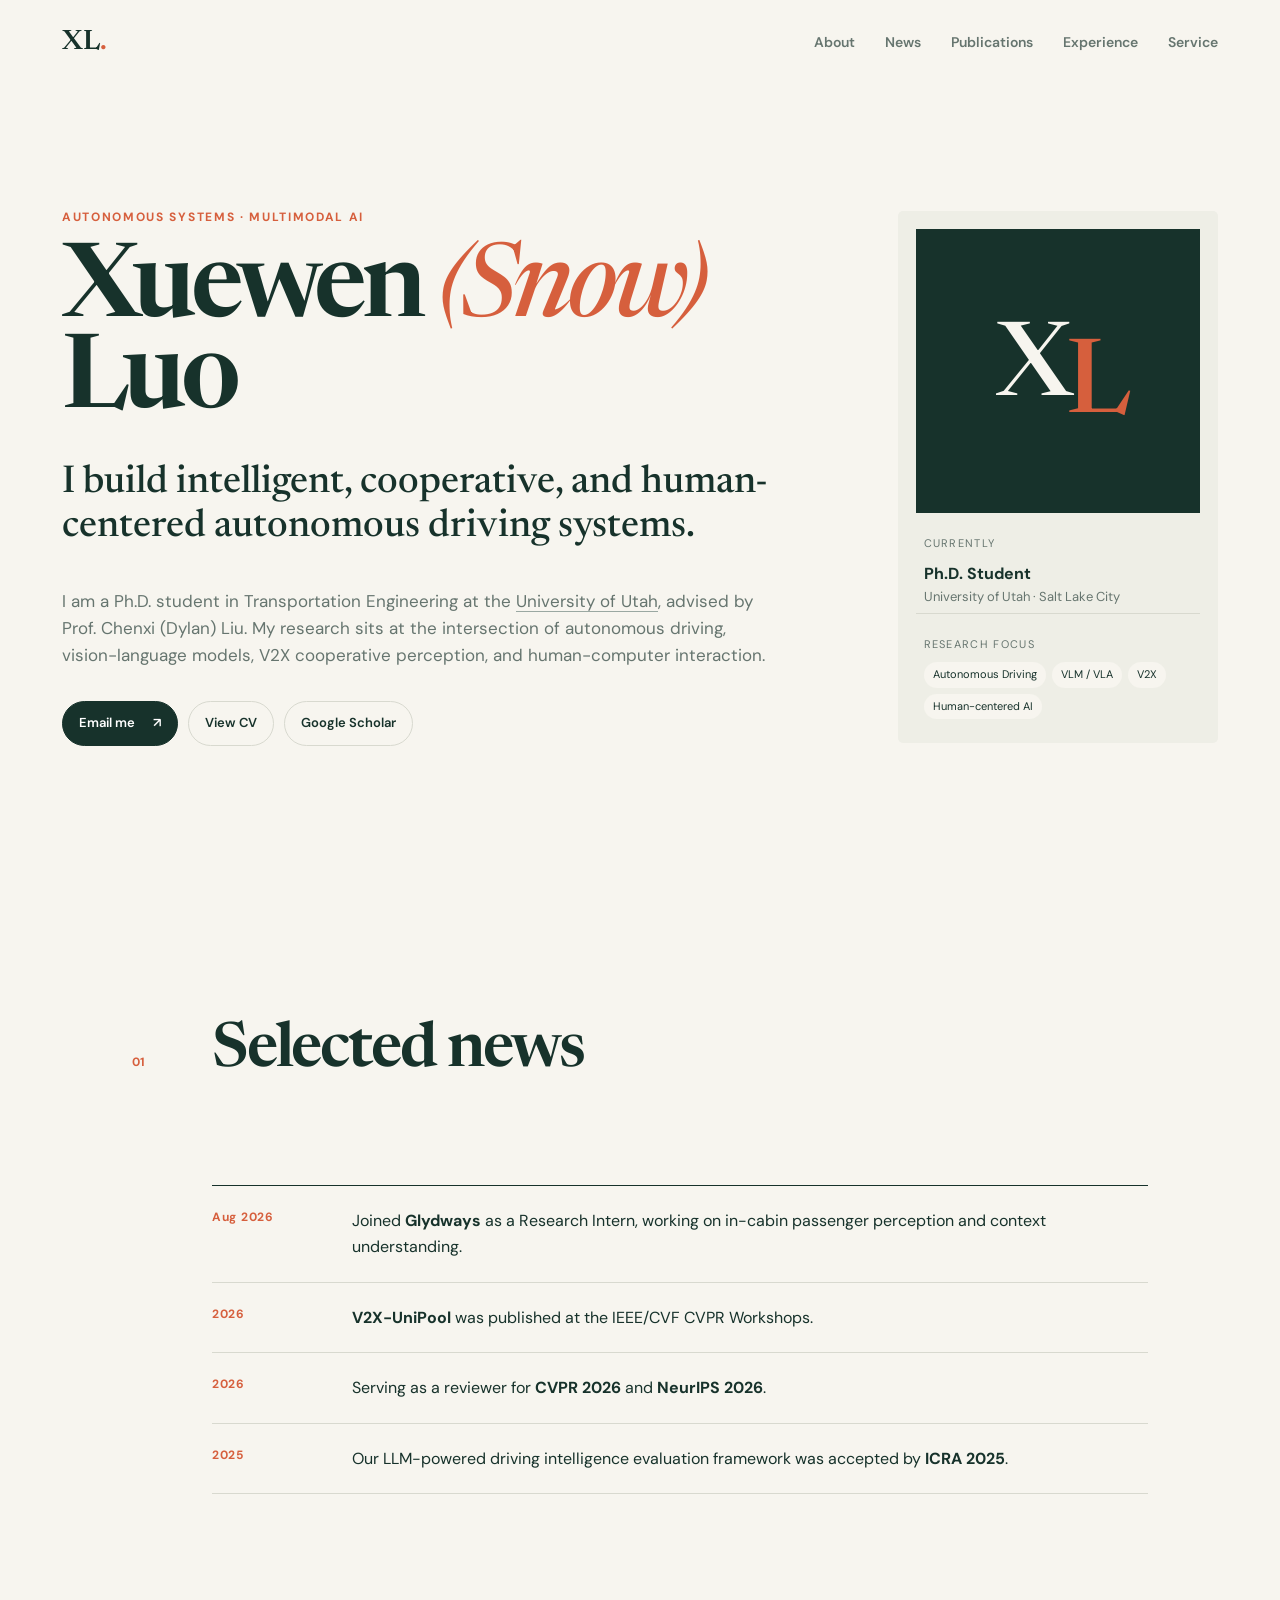
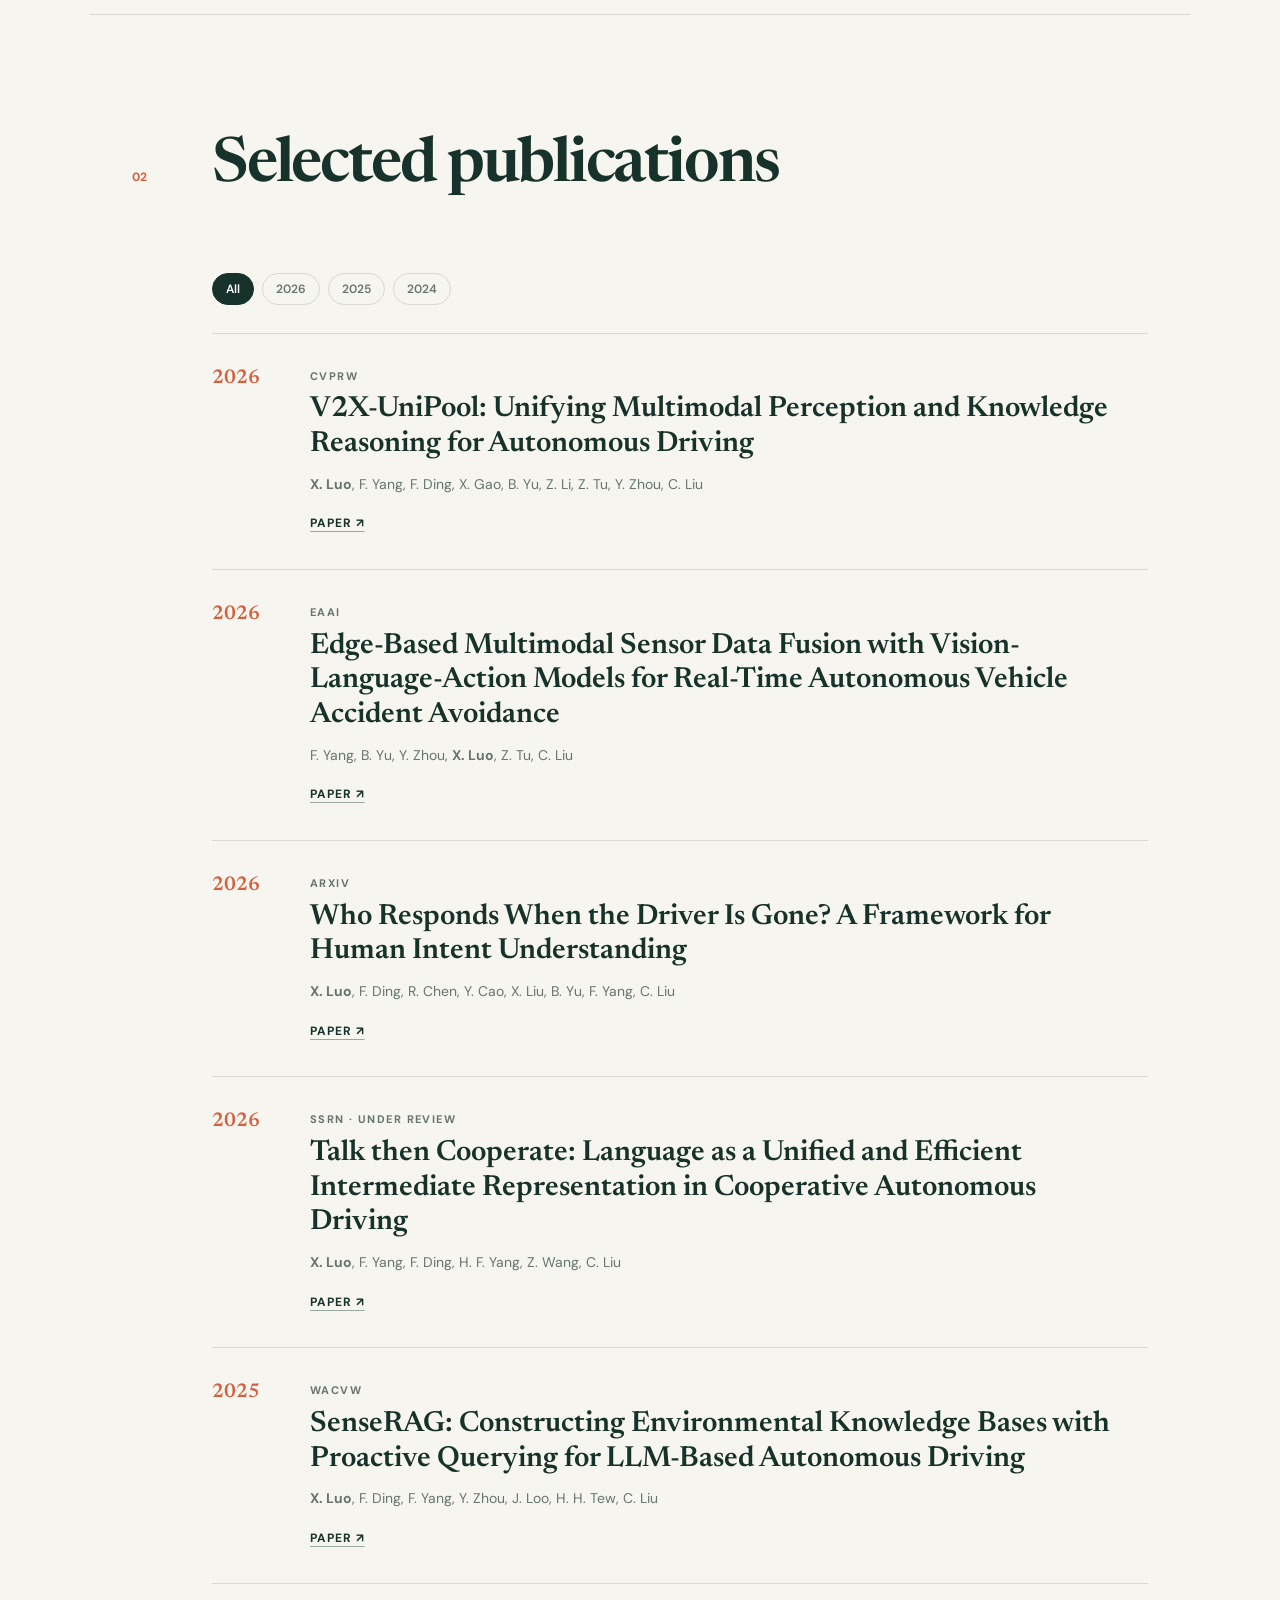
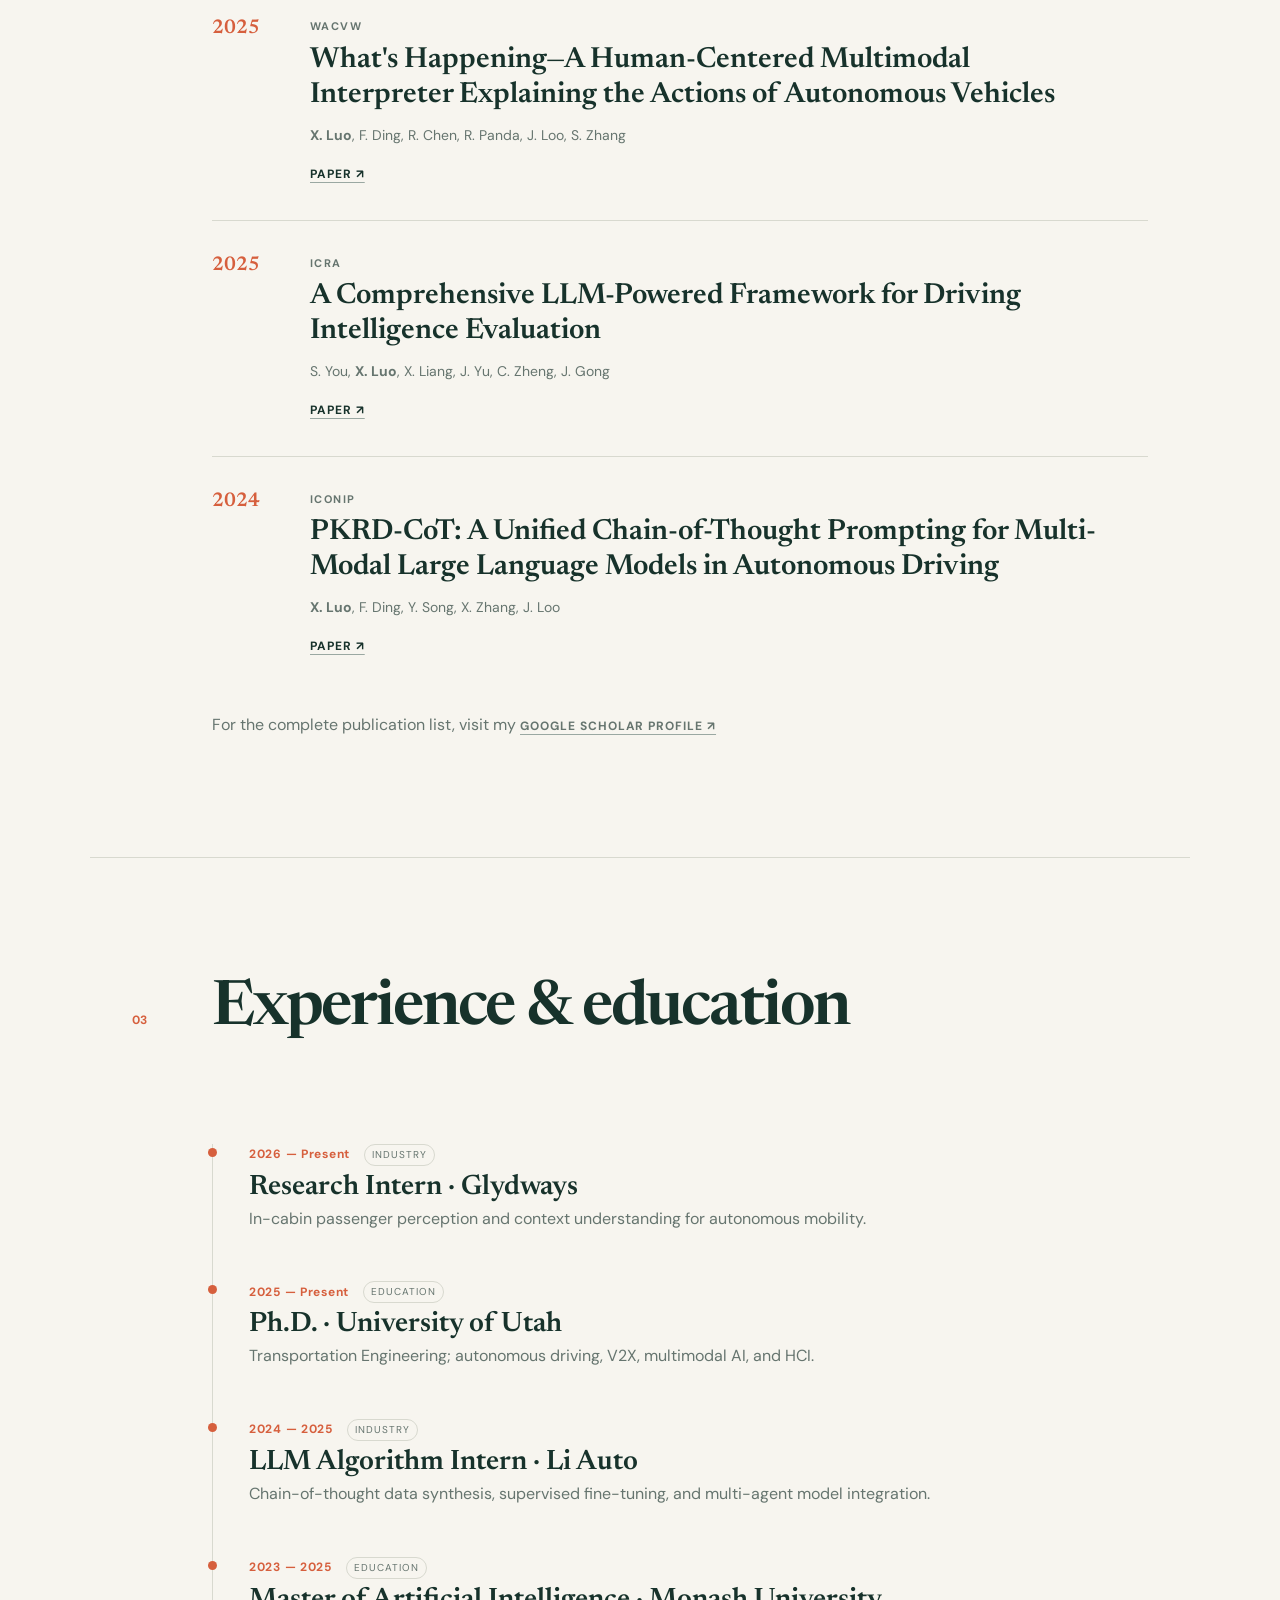
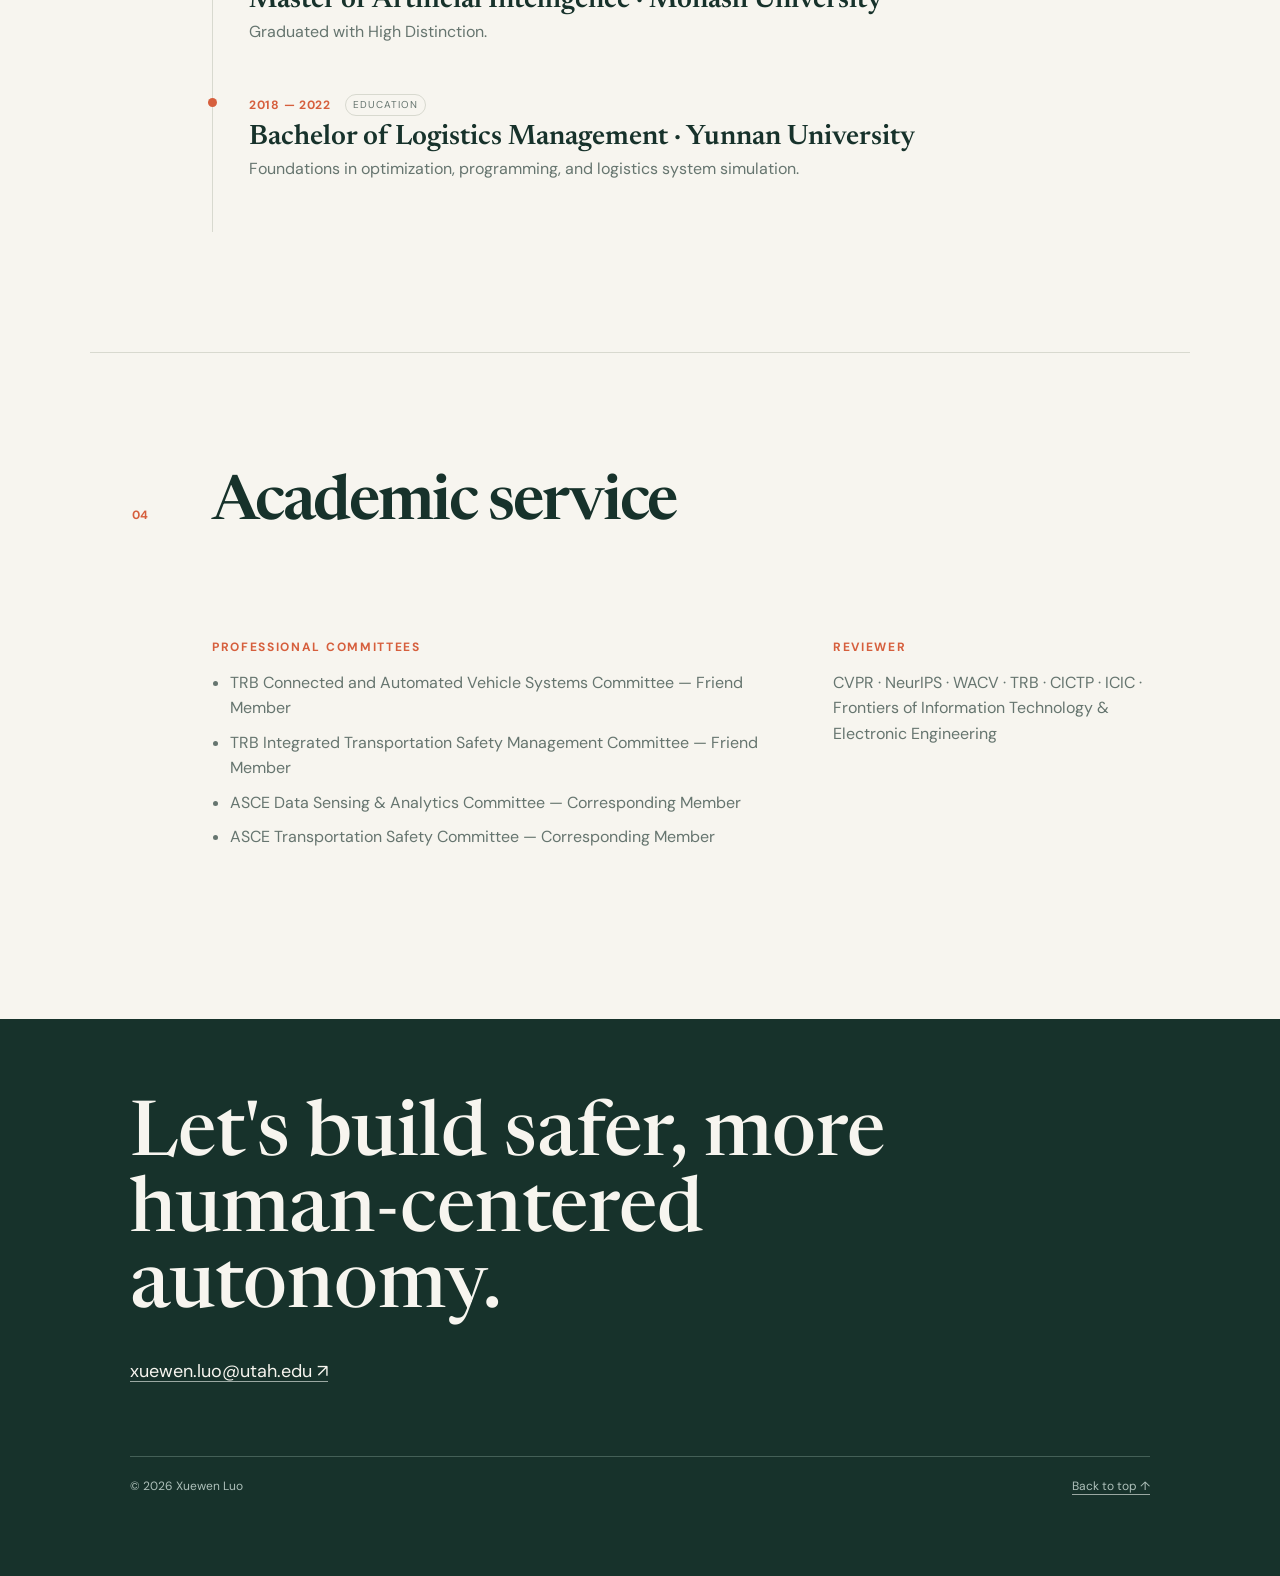
==== index.html @ 76bcd408 "Add files via upload" ====
<!doctype html>
<html lang="en">
<head>
  <meta charset="utf-8">
  <meta name="viewport" content="width=device-width,initial-scale=1">
  <meta name="description" content="Xuewen (Snow) Luo — Ph.D. researcher in autonomous driving, multimodal AI, V2X, and human-centered mobility.">
  <meta name="theme-color" content="#f7f5ef">
  <title>Xuewen (Snow) Luo</title>
  <link rel="preconnect" href="https://fonts.googleapis.com">
  <link rel="preconnect" href="https://fonts.gstatic.com" crossorigin>
  <link href="https://fonts.googleapis.com/css2?family=DM+Sans:wght@400;500;600;700&family=Newsreader:opsz,wght@6..72,500;6..72,600&display=swap" rel="stylesheet">
  <link rel="stylesheet" href="assets/style.css">
</head>
<body>
  <div class="progress" aria-hidden="true"></div>
  <header class="site-header">
    <a class="wordmark" href="#top" aria-label="Back to top">XL<span>.</span></a>
    <button class="menu" aria-label="Open navigation" aria-expanded="false"><span></span><span></span></button>
    <nav aria-label="Primary navigation">
      <a href="#about">About</a><a href="#news">News</a><a href="#publications">Publications</a><a href="#experience">Experience</a><a href="#service">Service</a>
    </nav>
  </header>

  <main id="top">
    <section class="hero" id="about">
      <div class="hero-copy reveal">
        <p class="eyebrow">Autonomous systems · Multimodal AI</p>
        <h1>Xuewen <em>(Snow)</em> Luo</h1>
        <p class="lede">I build intelligent, cooperative, and human-centered autonomous driving systems.</p>
        <p class="bio">I am a Ph.D. student in Transportation Engineering at the <a href="https://www.utah.edu/" target="_blank" rel="noreferrer">University of Utah</a>, advised by Prof. Chenxi (Dylan) Liu. My research sits at the intersection of autonomous driving, vision-language models, V2X cooperative perception, and human-computer interaction.</p>
        <div class="actions">
          <a class="button primary" href="mailto:xuewen.luo@utah.edu">Email me <span>↗</span></a>
          <a class="button" href="assets/Xuewen_Luo_CV.pdf" target="_blank">View CV</a>
          <a class="button" href="https://scholar.google.com/citations?user=QzVrwt4AAAAJ&hl=en" target="_blank" rel="noreferrer">Google Scholar</a>
        </div>
      </div>
      <aside class="profile-card reveal">
        <div class="monogram" aria-label="Xuewen Luo monogram"><span>X</span><span>L</span></div>
        <div class="profile-meta">
          <p>Currently</p><strong>Ph.D. Student</strong><span>University of Utah · Salt Lake City</span>
        </div>
        <div class="focus">
          <p>Research focus</p>
          <div><span>Autonomous Driving</span><span>VLM / VLA</span><span>V2X</span><span>Human-centered AI</span></div>
        </div>
      </aside>
    </section>

    <section class="section reveal" id="news">
      <div class="section-heading"><p>01</p><h2>Selected news</h2></div>
      <div class="news-list">
        <article><time>Aug 2026</time><p>Joined <strong>Glydways</strong> as a Research Intern, working on in-cabin passenger perception and context understanding.</p></article>
        <article><time>2026</time><p><strong>V2X-UniPool</strong> was published at the IEEE/CVF CVPR Workshops.</p></article>
        <article><time>2026</time><p>Serving as a reviewer for <strong>CVPR 2026</strong> and <strong>NeurIPS 2026</strong>.</p></article>
        <article><time>2025</time><p>Our LLM-powered driving intelligence evaluation framework was accepted by <strong>ICRA 2025</strong>.</p></article>
      </div>
    </section>

    <section class="section" id="publications">
      <div class="section-heading reveal"><p>02</p><h2>Selected publications</h2></div>
      <div class="filters reveal" role="group" aria-label="Filter publications">
        <button class="active" data-filter="all">All</button><button data-filter="2026">2026</button><button data-filter="2025">2025</button><button data-filter="2024">2024</button>
      </div>
      <div class="publication-list">
        <article class="publication reveal" data-year="2026"><div class="pub-year">2026</div><div><p class="venue">CVPRW</p><h3>V2X-UniPool: Unifying Multimodal Perception and Knowledge Reasoning for Autonomous Driving</h3><p class="authors"><strong>X. Luo</strong>, F. Yang, F. Ding, X. Gao, B. Yu, Z. Li, Z. Tu, Y. Zhou, C. Liu</p><a href="https://scholar.google.com/scholar?q=V2X-UniPool" target="_blank" rel="noreferrer">Paper ↗</a></div></article>
        <article class="publication reveal" data-year="2026"><div class="pub-year">2026</div><div><p class="venue">EAAI</p><h3>Edge-Based Multimodal Sensor Data Fusion with Vision-Language-Action Models for Real-Time Autonomous Vehicle Accident Avoidance</h3><p class="authors">F. Yang, B. Yu, Y. Zhou, <strong>X. Luo</strong>, Z. Tu, C. Liu</p><a href="https://scholar.google.com/scholar?q=Edge-Based+Multimodal+Sensor+Data+Fusion+Vision-Language-Action" target="_blank" rel="noreferrer">Paper ↗</a></div></article>
        <article class="publication reveal" data-year="2026"><div class="pub-year">2026</div><div><p class="venue">arXiv</p><h3>Who Responds When the Driver Is Gone? A Framework for Human Intent Understanding</h3><p class="authors"><strong>X. Luo</strong>, F. Ding, R. Chen, Y. Cao, X. Liu, B. Yu, F. Yang, C. Liu</p><a href="https://arxiv.org/abs/2607.04670" target="_blank" rel="noreferrer">Paper ↗</a></div></article>
        <article class="publication reveal" data-year="2026"><div class="pub-year">2026</div><div><p class="venue">SSRN · Under review</p><h3>Talk then Cooperate: Language as a Unified and Efficient Intermediate Representation in Cooperative Autonomous Driving</h3><p class="authors"><strong>X. Luo</strong>, F. Yang, F. Ding, H. F. Yang, Z. Wang, C. Liu</p><a href="https://papers.ssrn.com/sol3/papers.cfm?abstract_id=6517905" target="_blank" rel="noreferrer">Paper ↗</a></div></article>
        <article class="publication reveal" data-year="2025"><div class="pub-year">2025</div><div><p class="venue">WACVW</p><h3>SenseRAG: Constructing Environmental Knowledge Bases with Proactive Querying for LLM-Based Autonomous Driving</h3><p class="authors"><strong>X. Luo</strong>, F. Ding, F. Yang, Y. Zhou, J. Loo, H. H. Tew, C. Liu</p><a href="https://scholar.google.com/scholar?q=SenseRAG" target="_blank" rel="noreferrer">Paper ↗</a></div></article>
        <article class="publication reveal" data-year="2025"><div class="pub-year">2025</div><div><p class="venue">WACVW</p><h3>What's Happening—A Human-Centered Multimodal Interpreter Explaining the Actions of Autonomous Vehicles</h3><p class="authors"><strong>X. Luo</strong>, F. Ding, R. Chen, R. Panda, J. Loo, S. Zhang</p><a href="https://scholar.google.com/scholar?q=What%27s+Happening+Human-Centered+Multimodal+Interpreter" target="_blank" rel="noreferrer">Paper ↗</a></div></article>
        <article class="publication reveal" data-year="2025"><div class="pub-year">2025</div><div><p class="venue">ICRA</p><h3>A Comprehensive LLM-Powered Framework for Driving Intelligence Evaluation</h3><p class="authors">S. You, <strong>X. Luo</strong>, X. Liang, J. Yu, C. Zheng, J. Gong</p><a href="https://scholar.google.com/scholar?q=A+Comprehensive+LLM-Powered+Framework+for+Driving+Intelligence+Evaluation" target="_blank" rel="noreferrer">Paper ↗</a></div></article>
        <article class="publication reveal" data-year="2024"><div class="pub-year">2024</div><div><p class="venue">ICONIP</p><h3>PKRD-CoT: A Unified Chain-of-Thought Prompting for Multi-Modal Large Language Models in Autonomous Driving</h3><p class="authors"><strong>X. Luo</strong>, F. Ding, Y. Song, X. Zhang, J. Loo</p><a href="https://scholar.google.com/scholar?q=PKRD-CoT" target="_blank" rel="noreferrer">Paper ↗</a></div></article>
      </div>
      <p class="all-pubs reveal">For the complete publication list, visit my <a href="https://scholar.google.com/citations?user=QzVrwt4AAAAJ&hl=en" target="_blank" rel="noreferrer">Google Scholar profile ↗</a></p>
    </section>

    <section class="section" id="experience">
      <div class="section-heading reveal"><p>03</p><h2>Experience & education</h2></div>
      <div class="timeline reveal">
        <article><div><time>2026 — Present</time><span>Industry</span></div><h3>Research Intern · Glydways</h3><p>In-cabin passenger perception and context understanding for autonomous mobility.</p></article>
        <article><div><time>2025 — Present</time><span>Education</span></div><h3>Ph.D. · University of Utah</h3><p>Transportation Engineering; autonomous driving, V2X, multimodal AI, and HCI.</p></article>
        <article><div><time>2024 — 2025</time><span>Industry</span></div><h3>LLM Algorithm Intern · Li Auto</h3><p>Chain-of-thought data synthesis, supervised fine-tuning, and multi-agent model integration.</p></article>
        <article><div><time>2023 — 2025</time><span>Education</span></div><h3>Master of Artificial Intelligence · Monash University</h3><p>Graduated with High Distinction.</p></article>
        <article><div><time>2018 — 2022</time><span>Education</span></div><h3>Bachelor of Logistics Management · Yunnan University</h3><p>Foundations in optimization, programming, and logistics system simulation.</p></article>
      </div>
    </section>

    <section class="section compact" id="service">
      <div class="section-heading reveal"><p>04</p><h2>Academic service</h2></div>
      <div class="service-grid reveal">
        <div><p class="label">Professional committees</p><ul><li>TRB Connected and Automated Vehicle Systems Committee — Friend Member</li><li>TRB Integrated Transportation Safety Management Committee — Friend Member</li><li>ASCE Data Sensing & Analytics Committee — Corresponding Member</li><li>ASCE Transportation Safety Committee — Corresponding Member</li></ul></div>
        <div><p class="label">Reviewer</p><p>CVPR · NeurIPS · WACV · TRB · CICTP · ICIC · Frontiers of Information Technology & Electronic Engineering</p></div>
      </div>
    </section>
  </main>

  <footer><p>Let's build safer, more human-centered autonomy.</p><a href="mailto:xuewen.luo@utah.edu">xuewen.luo@utah.edu ↗</a><div><span>© <span id="year"></span> Xuewen Luo</span><a href="#top">Back to top ↑</a></div></footer>
  <script src="assets/main.js"></script>
</body>
</html>
---- assets/style.css ----
:root{--ink:#17322b;--muted:#66756f;--paper:#f7f5ef;--card:#eeeee6;--line:#d8d9cf;--accent:#d65f3d;--white:#fff;--serif:"Newsreader",Georgia,serif;--sans:"DM Sans",Arial,sans-serif}*{box-sizing:border-box}html{scroll-behavior:smooth}body{margin:0;background:var(--paper);color:var(--ink);font-family:var(--sans);font-size:16px;line-height:1.6}a{color:inherit;text-decoration-color:#9aa8a2;text-underline-offset:4px}.progress{position:fixed;z-index:20;top:0;left:0;height:3px;width:0;background:var(--accent)}.site-header{height:84px;max-width:1240px;margin:auto;padding:0 42px;display:flex;align-items:center;justify-content:space-between}.wordmark{font-family:var(--serif);font-size:28px;font-weight:600;text-decoration:none}.wordmark span{color:var(--accent)}nav{display:flex;gap:30px}nav a{text-decoration:none;color:var(--muted);font-size:14px;font-weight:600}nav a:hover{color:var(--accent)}.menu{display:none;background:none;border:0}.hero{min-height:calc(100vh - 84px);max-width:1240px;margin:auto;padding:70px 42px 100px;display:grid;grid-template-columns:minmax(0,1.5fr) minmax(300px,.65fr);gap:96px;align-items:center}.eyebrow,.label{font-size:12px;letter-spacing:.14em;text-transform:uppercase;font-weight:700;color:var(--accent)}h1,h2,h3,p{margin-top:0}h1{font:600 clamp(56px,8vw,112px)/.89 var(--serif);letter-spacing:-.055em;margin:20px 0 32px;max-width:780px}h1 em{color:var(--accent);font-weight:500}.lede{font:500 clamp(25px,3vw,40px)/1.15 var(--serif);max-width:730px}.bio{color:var(--muted);max-width:720px;font-size:17px}.actions{display:flex;flex-wrap:wrap;gap:10px;margin-top:32px}.button{display:inline-flex;align-items:center;gap:18px;border:1px solid var(--line);padding:11px 16px;text-decoration:none;font-size:13px;font-weight:600;border-radius:100px;transition:.2s}.button:hover{border-color:var(--ink);transform:translateY(-2px)}.button.primary{background:var(--ink);color:var(--white);border-color:var(--ink)}.profile-card{background:var(--card);padding:18px;border-radius:5px;transform:rotate(1deg)}.monogram{aspect-ratio:1;background:var(--ink);color:var(--paper);display:flex;align-items:center;justify-content:center;gap:5px;font:500 clamp(70px,8vw,110px)/1 var(--serif);letter-spacing:-.11em;overflow:hidden}.monogram span:last-child{color:var(--accent);transform:translateY(17%)}.profile-meta,.focus{padding:22px 8px 6px}.profile-meta p,.focus p{font-size:11px;text-transform:uppercase;letter-spacing:.12em;color:var(--muted);margin-bottom:8px}.profile-meta strong,.profile-meta span{display:block}.profile-meta span{color:var(--muted);font-size:13px}.focus{border-top:1px solid var(--line)}.focus div{display:flex;flex-wrap:wrap;gap:6px}.focus span{font-size:11px;background:var(--paper);border-radius:20px;padding:4px 9px}.section{max-width:1100px;margin:0 auto;padding:120px 42px;scroll-margin-top:20px}.section+.section{border-top:1px solid var(--line)}.section-heading{display:grid;grid-template-columns:80px 1fr;align-items:baseline;margin-bottom:52px}.section-heading p{font-size:12px;color:var(--accent);font-weight:700}.section-heading h2{font:600 clamp(38px,5vw,62px)/1 var(--serif);letter-spacing:-.035em}.news-list{margin-left:80px;border-top:1px solid var(--ink)}.news-list article{display:grid;grid-template-columns:120px 1fr;gap:20px;padding:22px 0;border-bottom:1px solid var(--line)}time{font-size:12px;font-weight:700;letter-spacing:.06em;color:var(--accent)}.news-list p{margin:0}.filters{margin:-28px 0 28px 80px;display:flex;gap:8px}.filters button{font:600 12px var(--sans);border:1px solid var(--line);background:transparent;color:var(--muted);border-radius:30px;padding:7px 13px;cursor:pointer}.filters button.active{background:var(--ink);border-color:var(--ink);color:white}.publication-list{margin-left:80px}.publication{display:grid;grid-template-columns:70px 1fr;gap:28px;border-top:1px solid var(--line);padding:34px 0}.publication.hidden{display:none}.pub-year{font:600 20px var(--serif);color:var(--accent)}.venue{font-size:11px;letter-spacing:.13em;text-transform:uppercase;font-weight:700;color:var(--muted);margin-bottom:8px}.publication h3{font:600 clamp(21px,2.5vw,29px)/1.2 var(--serif);max-width:800px;margin-bottom:10px}.authors{color:var(--muted);font-size:14px}.publication a,.all-pubs a{font-size:12px;font-weight:700;text-transform:uppercase;letter-spacing:.08em}.all-pubs{margin:20px 0 0 80px;color:var(--muted)}.timeline{margin-left:80px;border-left:1px solid var(--line)}.timeline article{position:relative;padding:0 0 50px 36px}.timeline article:before{content:"";position:absolute;left:-5px;top:4px;width:9px;height:9px;background:var(--accent);border-radius:50%}.timeline article>div{display:flex;gap:14px;align-items:center;margin-bottom:7px}.timeline article>div span{font-size:10px;text-transform:uppercase;letter-spacing:.1em;color:var(--muted);border:1px solid var(--line);padding:2px 7px;border-radius:20px}.timeline h3{font:600 28px var(--serif);margin-bottom:5px}.timeline p{color:var(--muted);margin:0}.compact{padding-bottom:160px}.service-grid{margin-left:80px;display:grid;grid-template-columns:1.4fr .8fr;gap:70px}.service-grid ul{padding-left:18px;margin:0}.service-grid li,.service-grid div>p:last-child{color:var(--muted);margin-bottom:9px}footer{background:var(--ink);color:var(--paper);padding:80px max(42px,calc((100vw - 1020px)/2));}footer>p{font:500 clamp(40px,6vw,76px)/1 var(--serif);max-width:760px;margin-bottom:30px}footer>a{font-size:18px}footer>div{border-top:1px solid #446057;margin-top:70px;padding-top:20px;display:flex;justify-content:space-between;color:#aec0ba;font-size:12px}.reveal{opacity:0;transform:translateY(18px);transition:opacity .7s ease,transform .7s ease}.reveal.visible{opacity:1;transform:none}@media(max-width:800px){.site-header{height:68px;padding:0 22px}.menu{display:block;width:40px;height:40px;position:relative;z-index:11}.menu span{position:absolute;width:22px;height:1px;background:var(--ink);left:9px;transition:.2s}.menu span:first-child{top:16px}.menu span:last-child{top:23px}.menu.open span:first-child{transform:rotate(45deg);top:20px}.menu.open span:last-child{transform:rotate(-45deg);top:20px}nav{display:none;position:fixed;inset:0;background:var(--paper);z-index:10;align-items:center;justify-content:center;flex-direction:column;font-size:24px}nav.open{display:flex}nav a{font:600 30px var(--serif)}.hero{padding:50px 22px 80px;display:block}.hero-copy{margin-bottom:60px}h1{font-size:58px}.profile-card{max-width:390px}.section{padding:85px 22px}.section-heading{grid-template-columns:46px 1fr;margin-bottom:40px}.news-list,.publication-list,.timeline,.service-grid,.filters,.all-pubs{margin-left:46px}.news-list article{grid-template-columns:1fr;gap:5px}.publication{grid-template-columns:1fr;gap:4px}.pub-year{font-size:14px}.service-grid{grid-template-columns:1fr;gap:35px}footer{padding:70px 22px}.filters{flex-wrap:wrap}}@media(prefers-reduced-motion:reduce){html{scroll-behavior:auto}.reveal{opacity:1;transform:none;transition:none}}
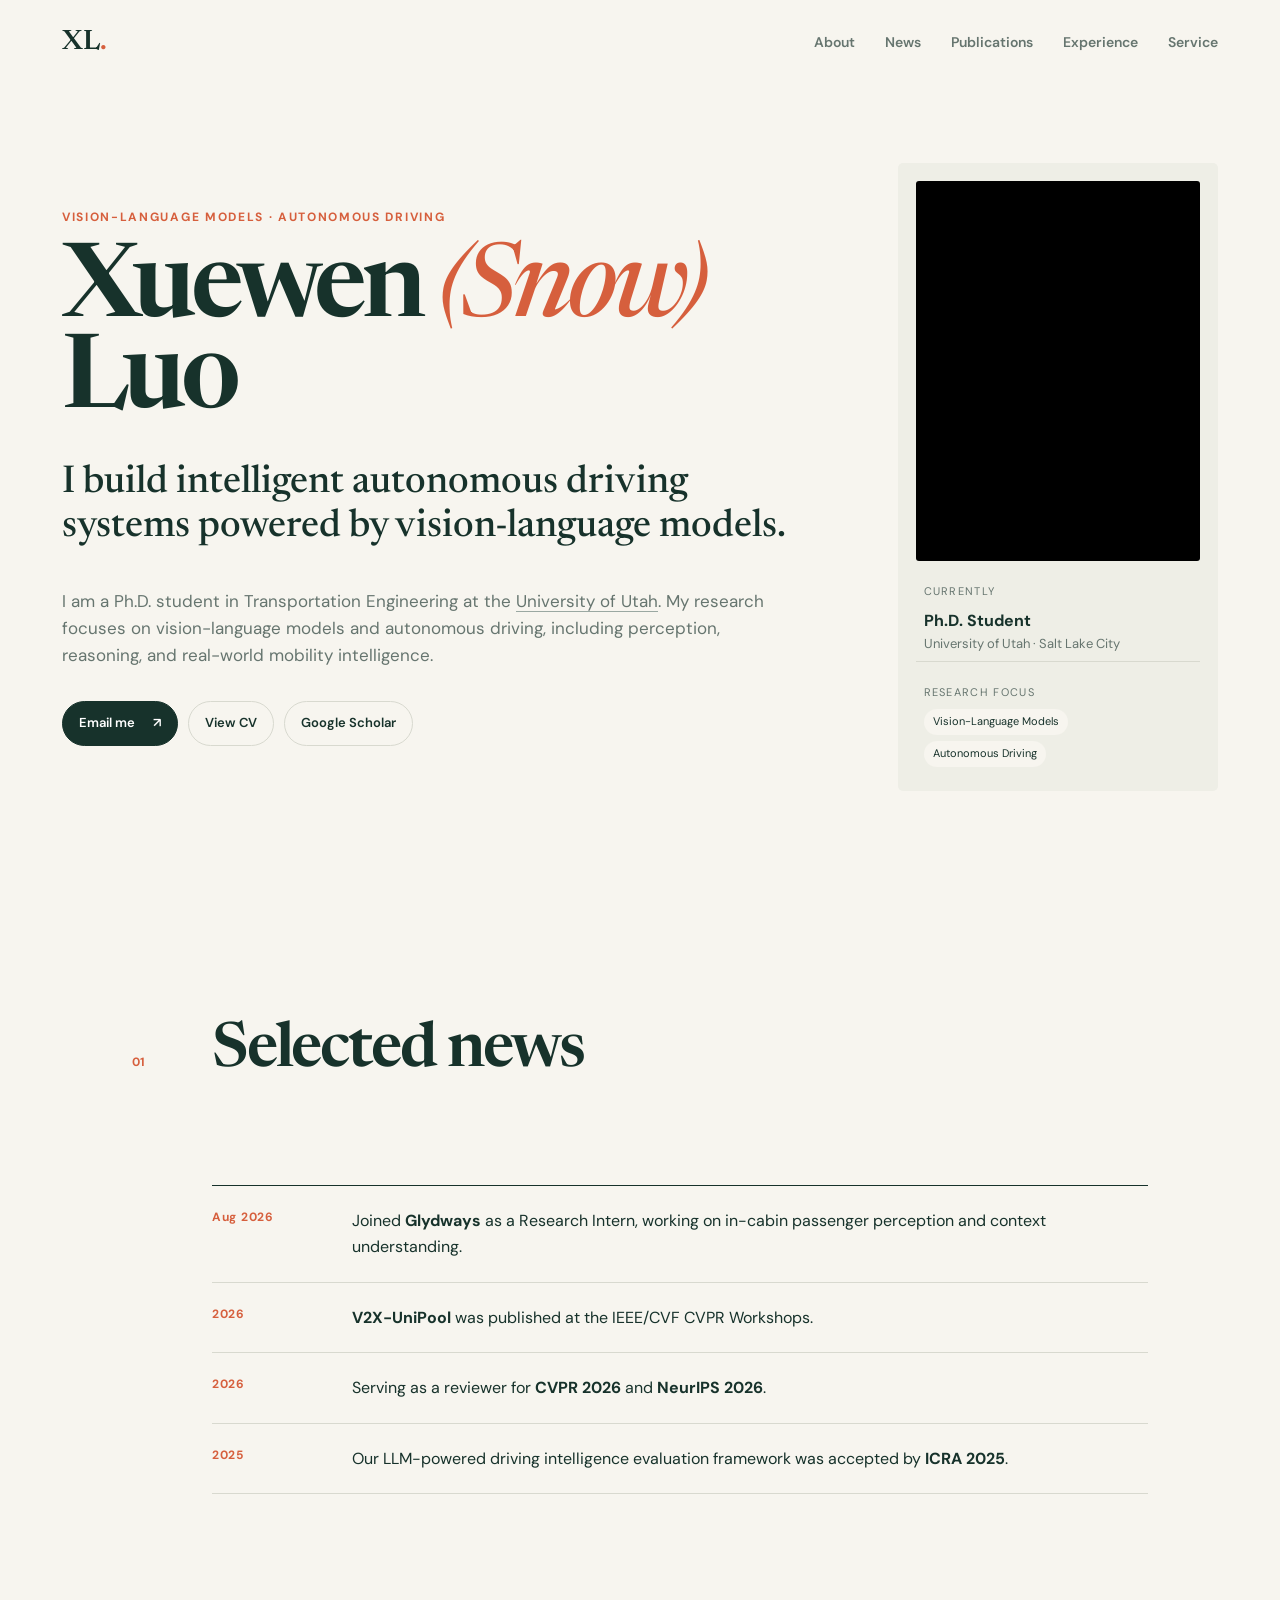
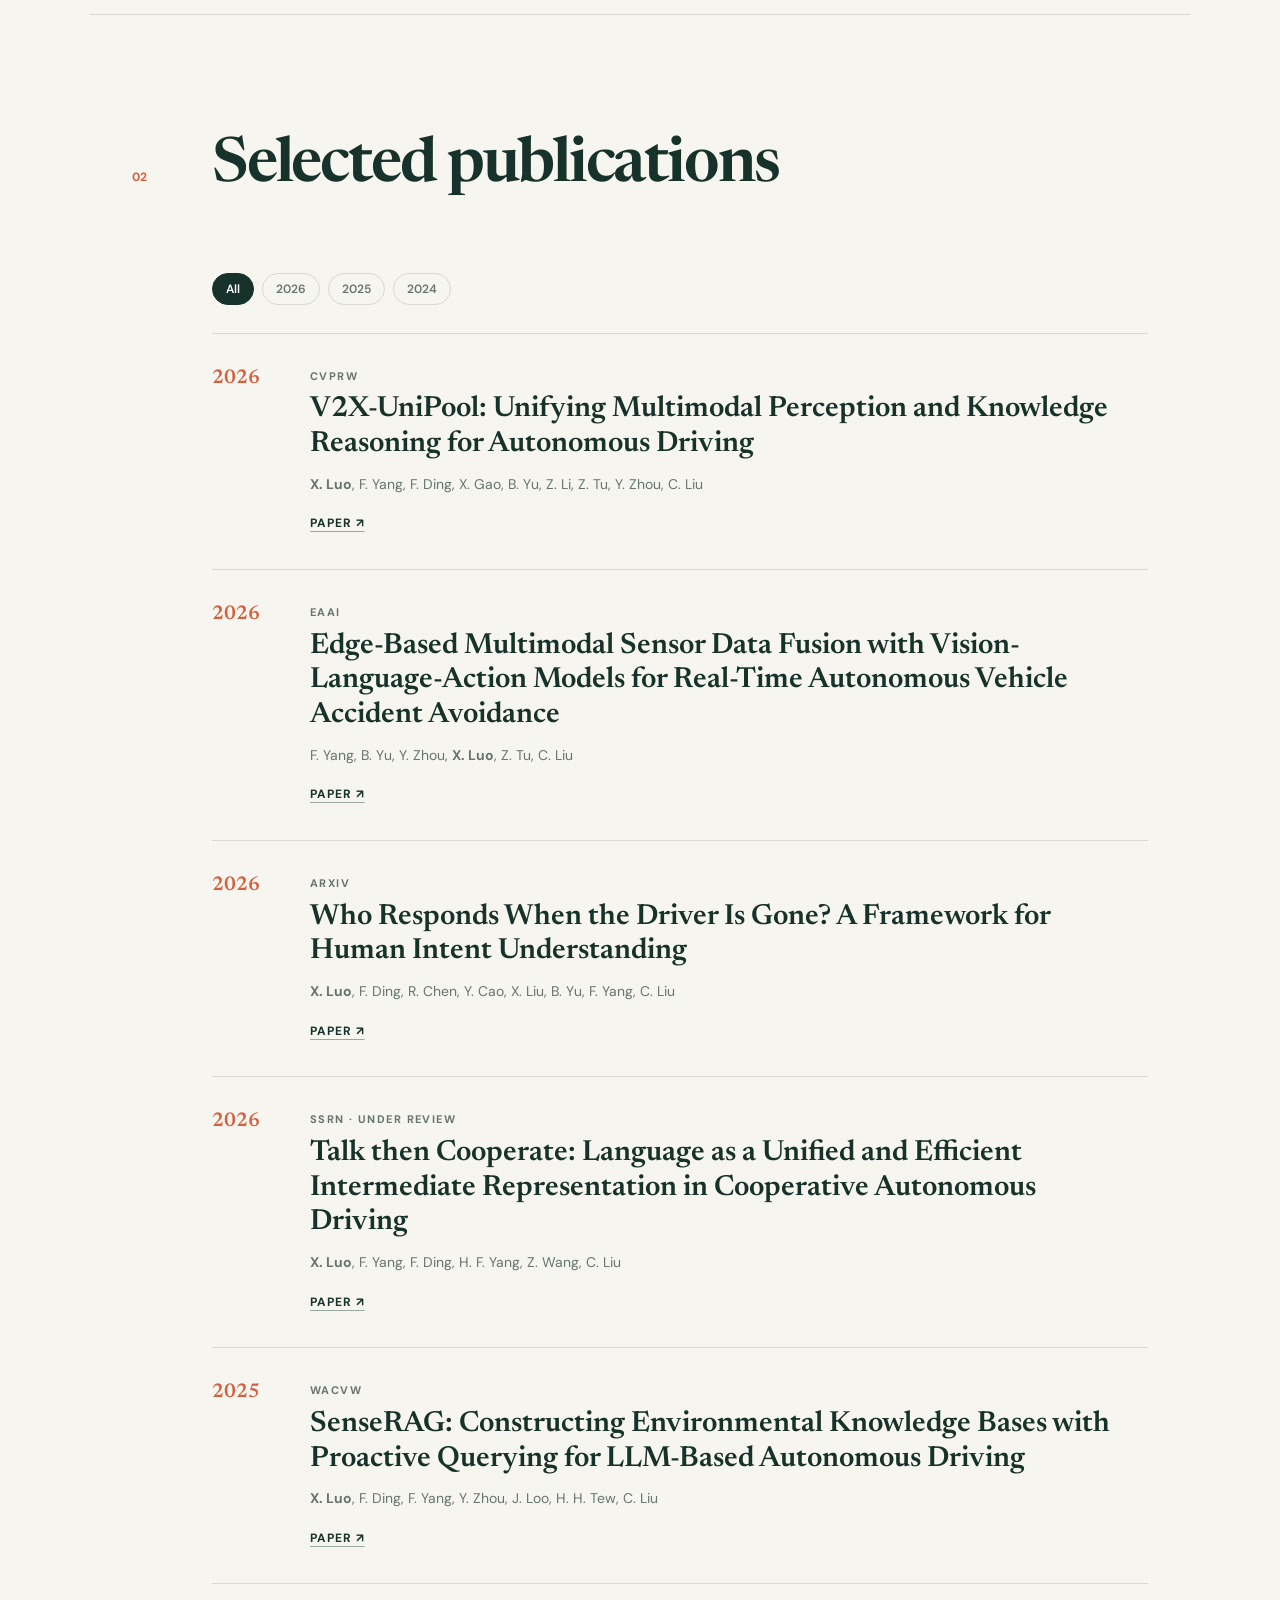
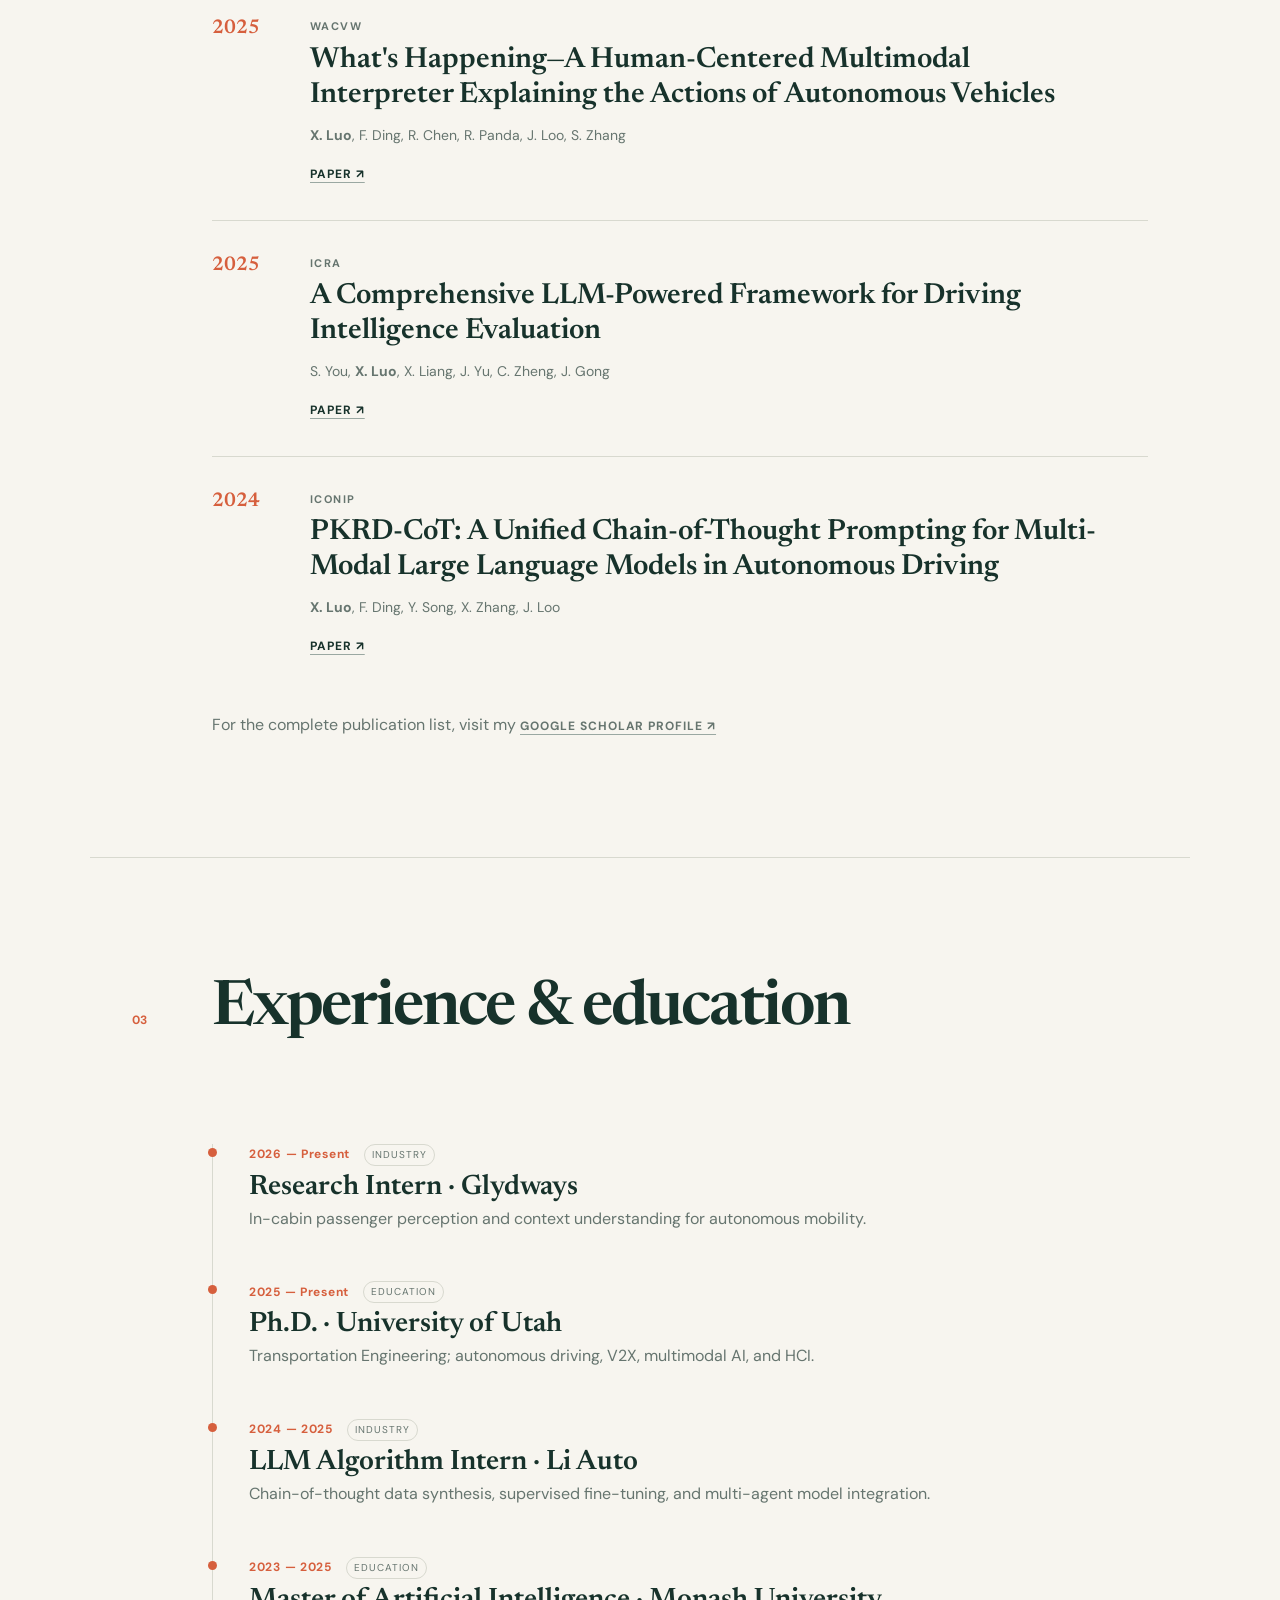
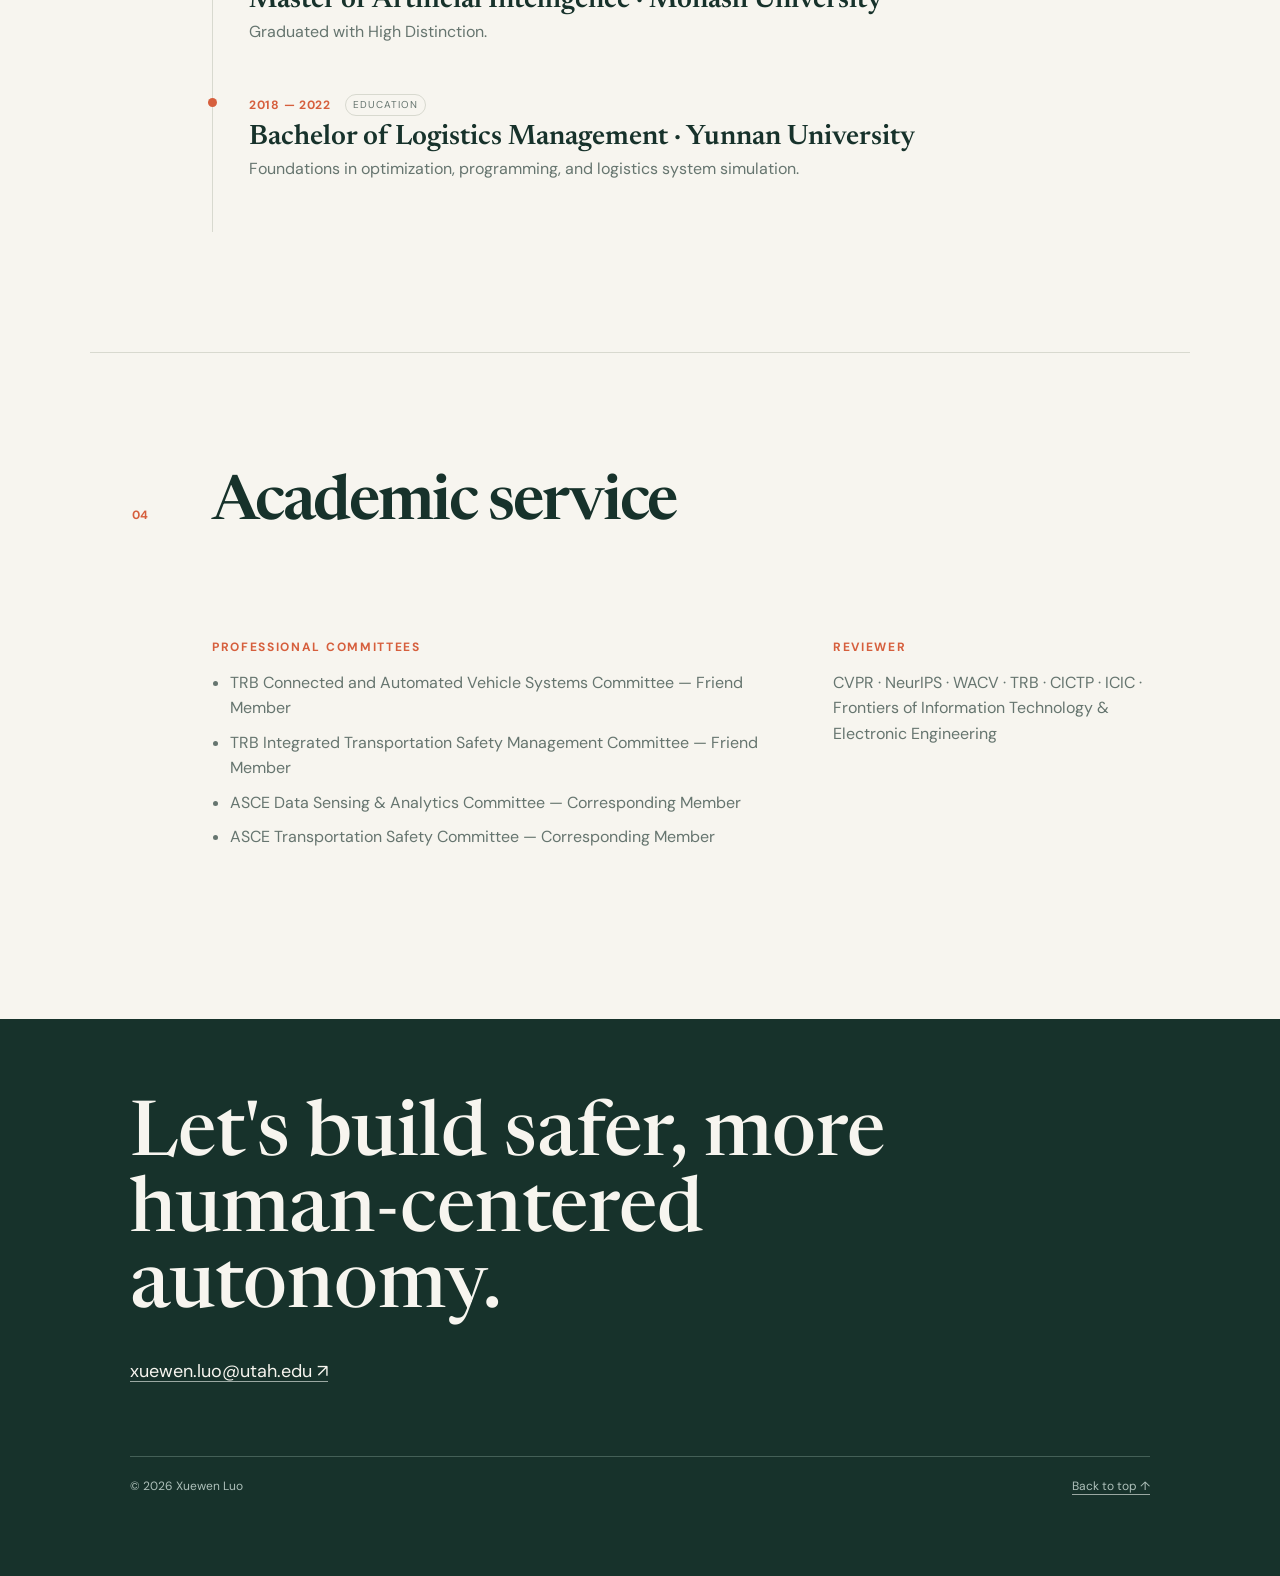
==== commit 9711752a: "Update homepage hero profile" ====
--- a/index.html
+++ b/index.html
@@ -3,7 +3,7 @@
 <head>
   <meta charset="utf-8">
   <meta name="viewport" content="width=device-width,initial-scale=1">
-  <meta name="description" content="Xuewen (Snow) Luo — Ph.D. researcher in autonomous driving, multimodal AI, V2X, and human-centered mobility.">
+  <meta name="description" content="Xuewen (Snow) Luo — Ph.D. researcher in vision-language models and autonomous driving.">
   <meta name="theme-color" content="#f7f5ef">
   <title>Xuewen (Snow) Luo</title>
   <link rel="preconnect" href="https://fonts.googleapis.com">
@@ -24,10 +24,10 @@
   <main id="top">
     <section class="hero" id="about">
       <div class="hero-copy reveal">
-        <p class="eyebrow">Autonomous systems · Multimodal AI</p>
+        <p class="eyebrow">Vision-language models · Autonomous driving</p>
         <h1>Xuewen <em>(Snow)</em> Luo</h1>
-        <p class="lede">I build intelligent, cooperative, and human-centered autonomous driving systems.</p>
-        <p class="bio">I am a Ph.D. student in Transportation Engineering at the <a href="https://www.utah.edu/" target="_blank" rel="noreferrer">University of Utah</a>, advised by Prof. Chenxi (Dylan) Liu. My research sits at the intersection of autonomous driving, vision-language models, V2X cooperative perception, and human-computer interaction.</p>
+        <p class="lede">I build intelligent autonomous driving systems powered by vision-language models.</p>
+        <p class="bio">I am a Ph.D. student in Transportation Engineering at the <a href="https://www.utah.edu/" target="_blank" rel="noreferrer">University of Utah</a>. My research focuses on vision-language models and autonomous driving, including perception, reasoning, and real-world mobility intelligence.</p>
         <div class="actions">
           <a class="button primary" href="mailto:xuewen.luo@utah.edu">Email me <span>↗</span></a>
           <a class="button" href="assets/Xuewen_Luo_CV.pdf" target="_blank">View CV</a>
@@ -35,13 +35,13 @@
         </div>
       </div>
       <aside class="profile-card reveal">
-        <div class="monogram" aria-label="Xuewen Luo monogram"><span>X</span><span>L</span></div>
+        <img class="profile-photo" src="assets/profile-photo.jpg" alt="Portrait of Xuewen Luo">
         <div class="profile-meta">
           <p>Currently</p><strong>Ph.D. Student</strong><span>University of Utah · Salt Lake City</span>
         </div>
         <div class="focus">
           <p>Research focus</p>
-          <div><span>Autonomous Driving</span><span>VLM / VLA</span><span>V2X</span><span>Human-centered AI</span></div>
+          <div><span>Vision-Language Models</span><span>Autonomous Driving</span></div>
         </div>
       </aside>
     </section>
--- a/assets/style.css
+++ b/assets/style.css
@@ -1 +1,3 @@
 :root{--ink:#17322b;--muted:#66756f;--paper:#f7f5ef;--card:#eeeee6;--line:#d8d9cf;--accent:#d65f3d;--white:#fff;--serif:"Newsreader",Georgia,serif;--sans:"DM Sans",Arial,sans-serif}*{box-sizing:border-box}html{scroll-behavior:smooth}body{margin:0;background:var(--paper);color:var(--ink);font-family:var(--sans);font-size:16px;line-height:1.6}a{color:inherit;text-decoration-color:#9aa8a2;text-underline-offset:4px}.progress{position:fixed;z-index:20;top:0;left:0;height:3px;width:0;background:var(--accent)}.site-header{height:84px;max-width:1240px;margin:auto;padding:0 42px;display:flex;align-items:center;justify-content:space-between}.wordmark{font-family:var(--serif);font-size:28px;font-weight:600;text-decoration:none}.wordmark span{color:var(--accent)}nav{display:flex;gap:30px}nav a{text-decoration:none;color:var(--muted);font-size:14px;font-weight:600}nav a:hover{color:var(--accent)}.menu{display:none;background:none;border:0}.hero{min-height:calc(100vh - 84px);max-width:1240px;margin:auto;padding:70px 42px 100px;display:grid;grid-template-columns:minmax(0,1.5fr) minmax(300px,.65fr);gap:96px;align-items:center}.eyebrow,.label{font-size:12px;letter-spacing:.14em;text-transform:uppercase;font-weight:700;color:var(--accent)}h1,h2,h3,p{margin-top:0}h1{font:600 clamp(56px,8vw,112px)/.89 var(--serif);letter-spacing:-.055em;margin:20px 0 32px;max-width:780px}h1 em{color:var(--accent);font-weight:500}.lede{font:500 clamp(25px,3vw,40px)/1.15 var(--serif);max-width:730px}.bio{color:var(--muted);max-width:720px;font-size:17px}.actions{display:flex;flex-wrap:wrap;gap:10px;margin-top:32px}.button{display:inline-flex;align-items:center;gap:18px;border:1px solid var(--line);padding:11px 16px;text-decoration:none;font-size:13px;font-weight:600;border-radius:100px;transition:.2s}.button:hover{border-color:var(--ink);transform:translateY(-2px)}.button.primary{background:var(--ink);color:var(--white);border-color:var(--ink)}.profile-card{background:var(--card);padding:18px;border-radius:5px;transform:rotate(1deg)}.monogram{aspect-ratio:1;background:var(--ink);color:var(--paper);display:flex;align-items:center;justify-content:center;gap:5px;font:500 clamp(70px,8vw,110px)/1 var(--serif);letter-spacing:-.11em;overflow:hidden}.monogram span:last-child{color:var(--accent);transform:translateY(17%)}.profile-meta,.focus{padding:22px 8px 6px}.profile-meta p,.focus p{font-size:11px;text-transform:uppercase;letter-spacing:.12em;color:var(--muted);margin-bottom:8px}.profile-meta strong,.profile-meta span{display:block}.profile-meta span{color:var(--muted);font-size:13px}.focus{border-top:1px solid var(--line)}.focus div{display:flex;flex-wrap:wrap;gap:6px}.focus span{font-size:11px;background:var(--paper);border-radius:20px;padding:4px 9px}.section{max-width:1100px;margin:0 auto;padding:120px 42px;scroll-margin-top:20px}.section+.section{border-top:1px solid var(--line)}.section-heading{display:grid;grid-template-columns:80px 1fr;align-items:baseline;margin-bottom:52px}.section-heading p{font-size:12px;color:var(--accent);font-weight:700}.section-heading h2{font:600 clamp(38px,5vw,62px)/1 var(--serif);letter-spacing:-.035em}.news-list{margin-left:80px;border-top:1px solid var(--ink)}.news-list article{display:grid;grid-template-columns:120px 1fr;gap:20px;padding:22px 0;border-bottom:1px solid var(--line)}time{font-size:12px;font-weight:700;letter-spacing:.06em;color:var(--accent)}.news-list p{margin:0}.filters{margin:-28px 0 28px 80px;display:flex;gap:8px}.filters button{font:600 12px var(--sans);border:1px solid var(--line);background:transparent;color:var(--muted);border-radius:30px;padding:7px 13px;cursor:pointer}.filters button.active{background:var(--ink);border-color:var(--ink);color:white}.publication-list{margin-left:80px}.publication{display:grid;grid-template-columns:70px 1fr;gap:28px;border-top:1px solid var(--line);padding:34px 0}.publication.hidden{display:none}.pub-year{font:600 20px var(--serif);color:var(--accent)}.venue{font-size:11px;letter-spacing:.13em;text-transform:uppercase;font-weight:700;color:var(--muted);margin-bottom:8px}.publication h3{font:600 clamp(21px,2.5vw,29px)/1.2 var(--serif);max-width:800px;margin-bottom:10px}.authors{color:var(--muted);font-size:14px}.publication a,.all-pubs a{font-size:12px;font-weight:700;text-transform:uppercase;letter-spacing:.08em}.all-pubs{margin:20px 0 0 80px;color:var(--muted)}.timeline{margin-left:80px;border-left:1px solid var(--line)}.timeline article{position:relative;padding:0 0 50px 36px}.timeline article:before{content:"";position:absolute;left:-5px;top:4px;width:9px;height:9px;background:var(--accent);border-radius:50%}.timeline article>div{display:flex;gap:14px;align-items:center;margin-bottom:7px}.timeline article>div span{font-size:10px;text-transform:uppercase;letter-spacing:.1em;color:var(--muted);border:1px solid var(--line);padding:2px 7px;border-radius:20px}.timeline h3{font:600 28px var(--serif);margin-bottom:5px}.timeline p{color:var(--muted);margin:0}.compact{padding-bottom:160px}.service-grid{margin-left:80px;display:grid;grid-template-columns:1.4fr .8fr;gap:70px}.service-grid ul{padding-left:18px;margin:0}.service-grid li,.service-grid div>p:last-child{color:var(--muted);margin-bottom:9px}footer{background:var(--ink);color:var(--paper);padding:80px max(42px,calc((100vw - 1020px)/2));}footer>p{font:500 clamp(40px,6vw,76px)/1 var(--serif);max-width:760px;margin-bottom:30px}footer>a{font-size:18px}footer>div{border-top:1px solid #446057;margin-top:70px;padding-top:20px;display:flex;justify-content:space-between;color:#aec0ba;font-size:12px}.reveal{opacity:0;transform:translateY(18px);transition:opacity .7s ease,transform .7s ease}.reveal.visible{opacity:1;transform:none}@media(max-width:800px){.site-header{height:68px;padding:0 22px}.menu{display:block;width:40px;height:40px;position:relative;z-index:11}.menu span{position:absolute;width:22px;height:1px;background:var(--ink);left:9px;transition:.2s}.menu span:first-child{top:16px}.menu span:last-child{top:23px}.menu.open span:first-child{transform:rotate(45deg);top:20px}.menu.open span:last-child{transform:rotate(-45deg);top:20px}nav{display:none;position:fixed;inset:0;background:var(--paper);z-index:10;align-items:center;justify-content:center;flex-direction:column;font-size:24px}nav.open{display:flex}nav a{font:600 30px var(--serif)}.hero{padding:50px 22px 80px;display:block}.hero-copy{margin-bottom:60px}h1{font-size:58px}.profile-card{max-width:390px}.section{padding:85px 22px}.section-heading{grid-template-columns:46px 1fr;margin-bottom:40px}.news-list,.publication-list,.timeline,.service-grid,.filters,.all-pubs{margin-left:46px}.news-list article{grid-template-columns:1fr;gap:5px}.publication{grid-template-columns:1fr;gap:4px}.pub-year{font-size:14px}.service-grid{grid-template-columns:1fr;gap:35px}footer{padding:70px 22px}.filters{flex-wrap:wrap}}@media(prefers-reduced-motion:reduce){html{scroll-behavior:auto}.reveal{opacity:1;transform:none;transition:none}}
+
+.profile-photo{display:block;width:100%;aspect-ratio:3/4;object-fit:cover;object-position:center;border-radius:3px;background:var(--ink)}
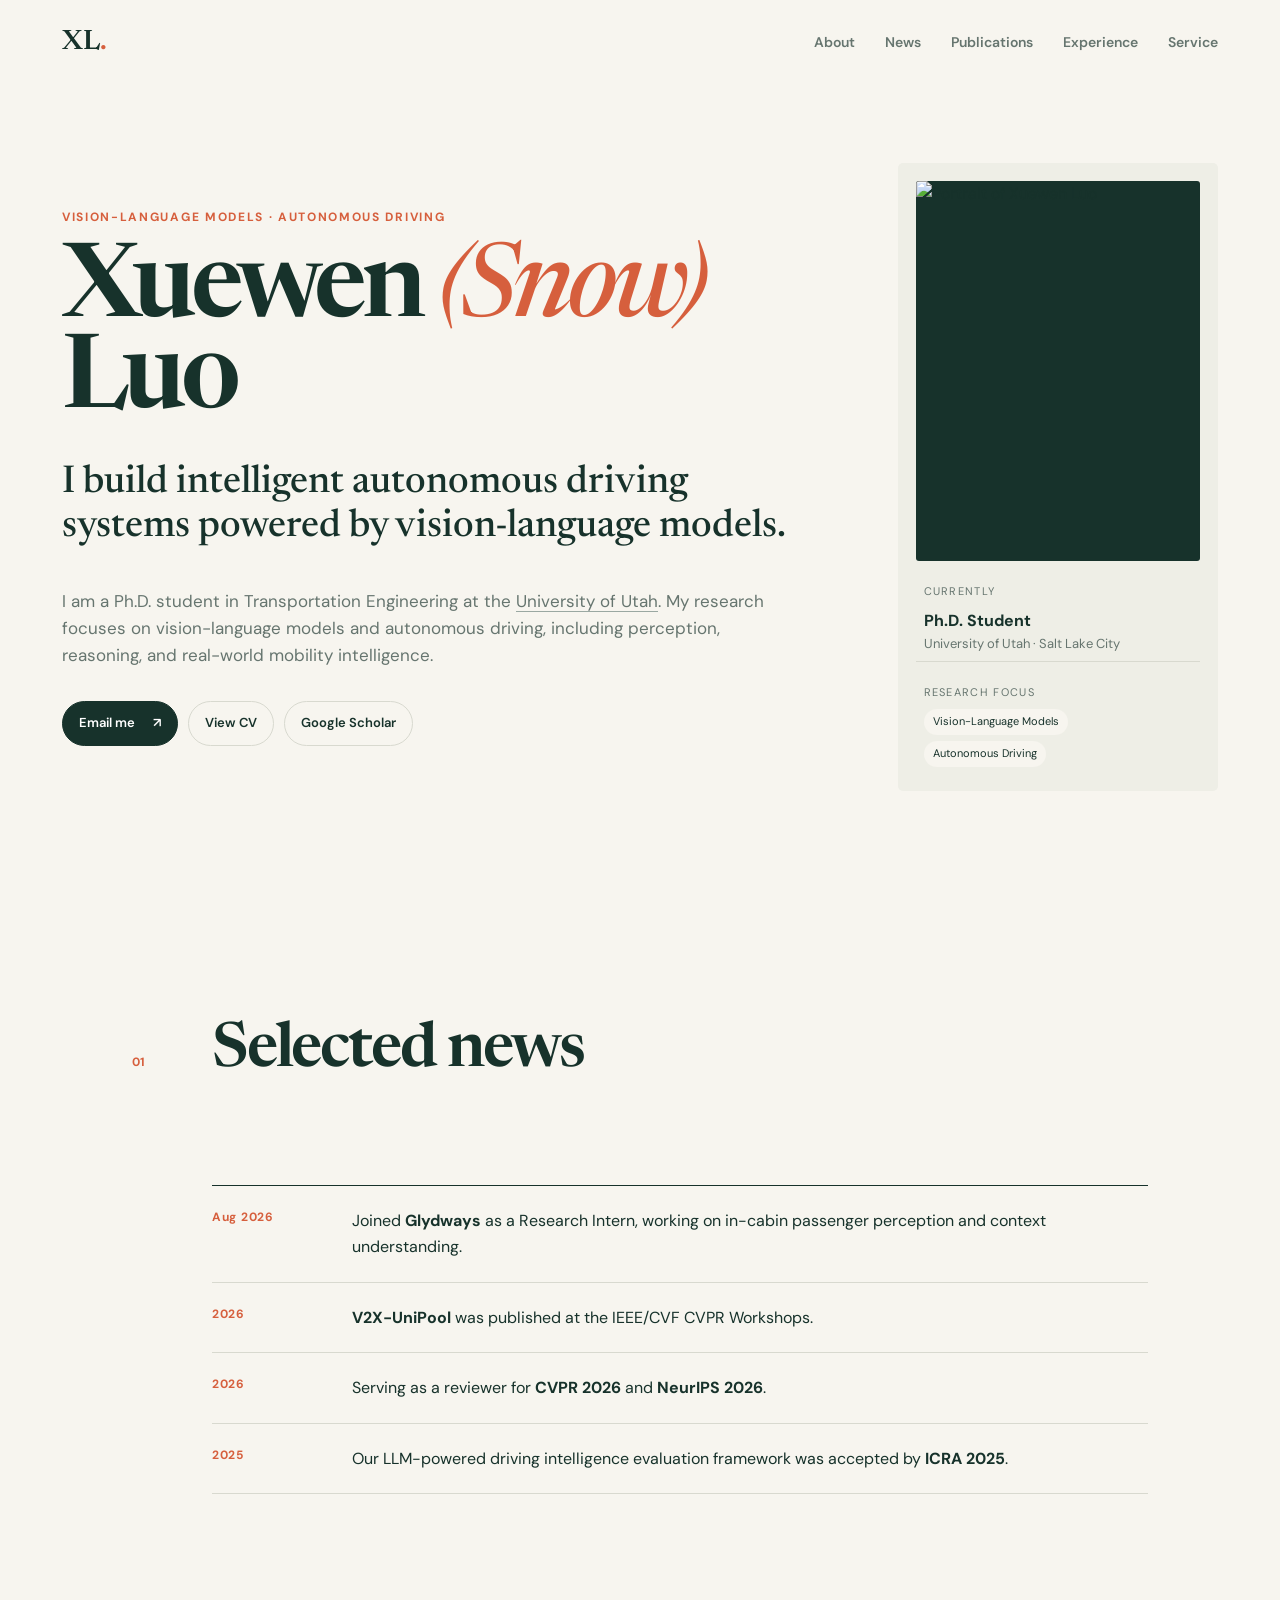
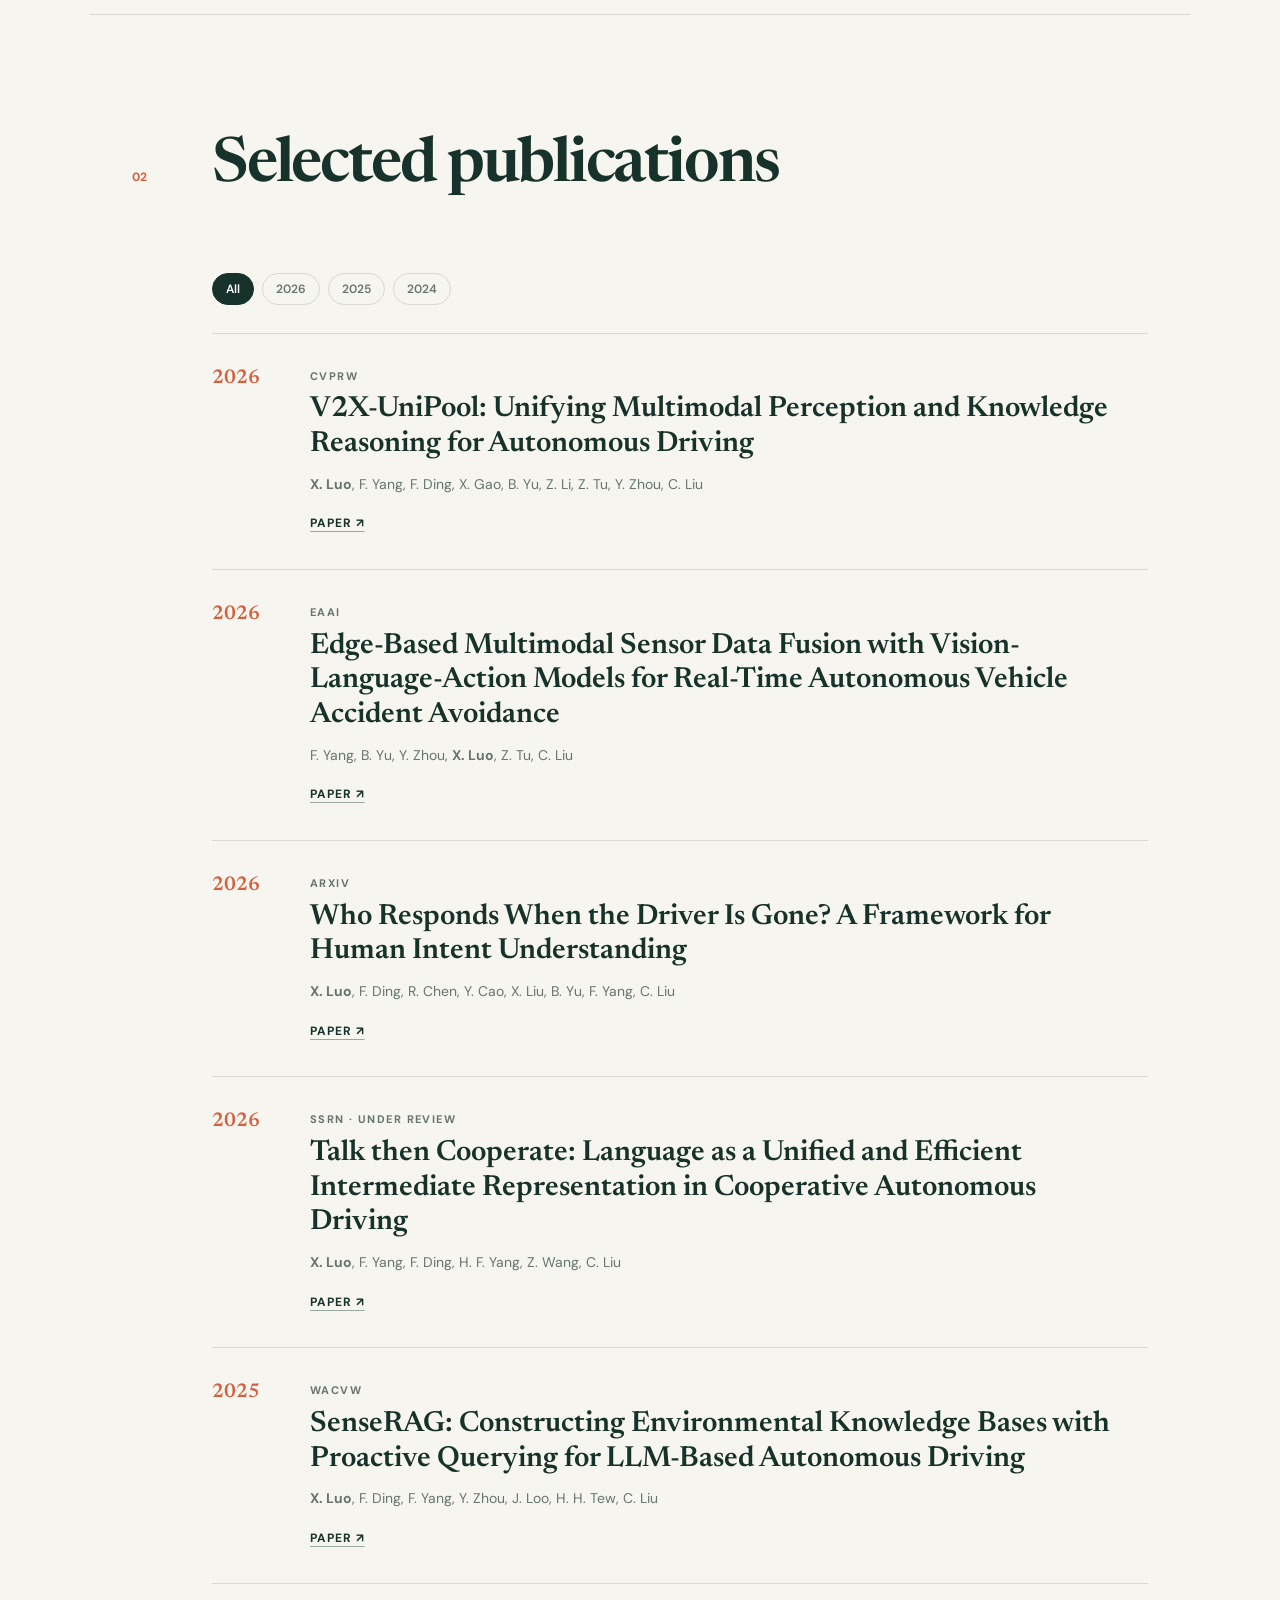
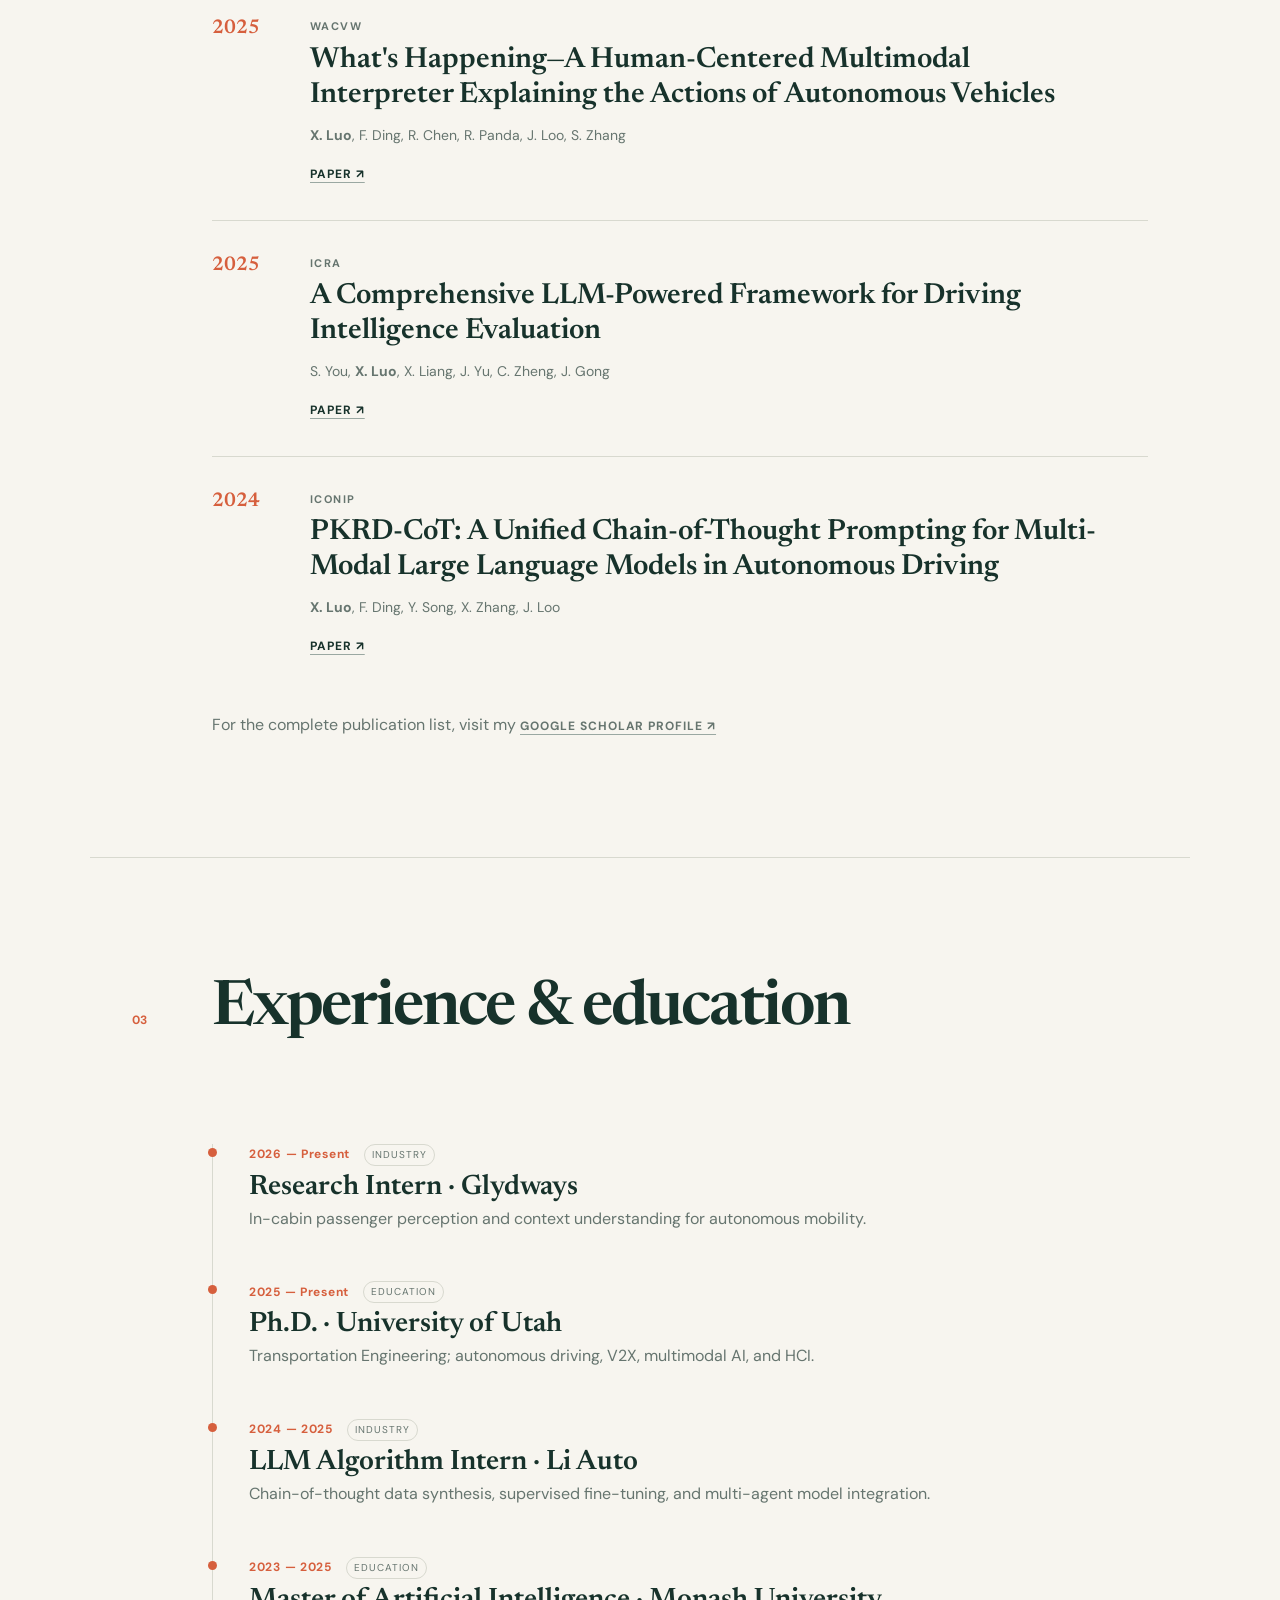
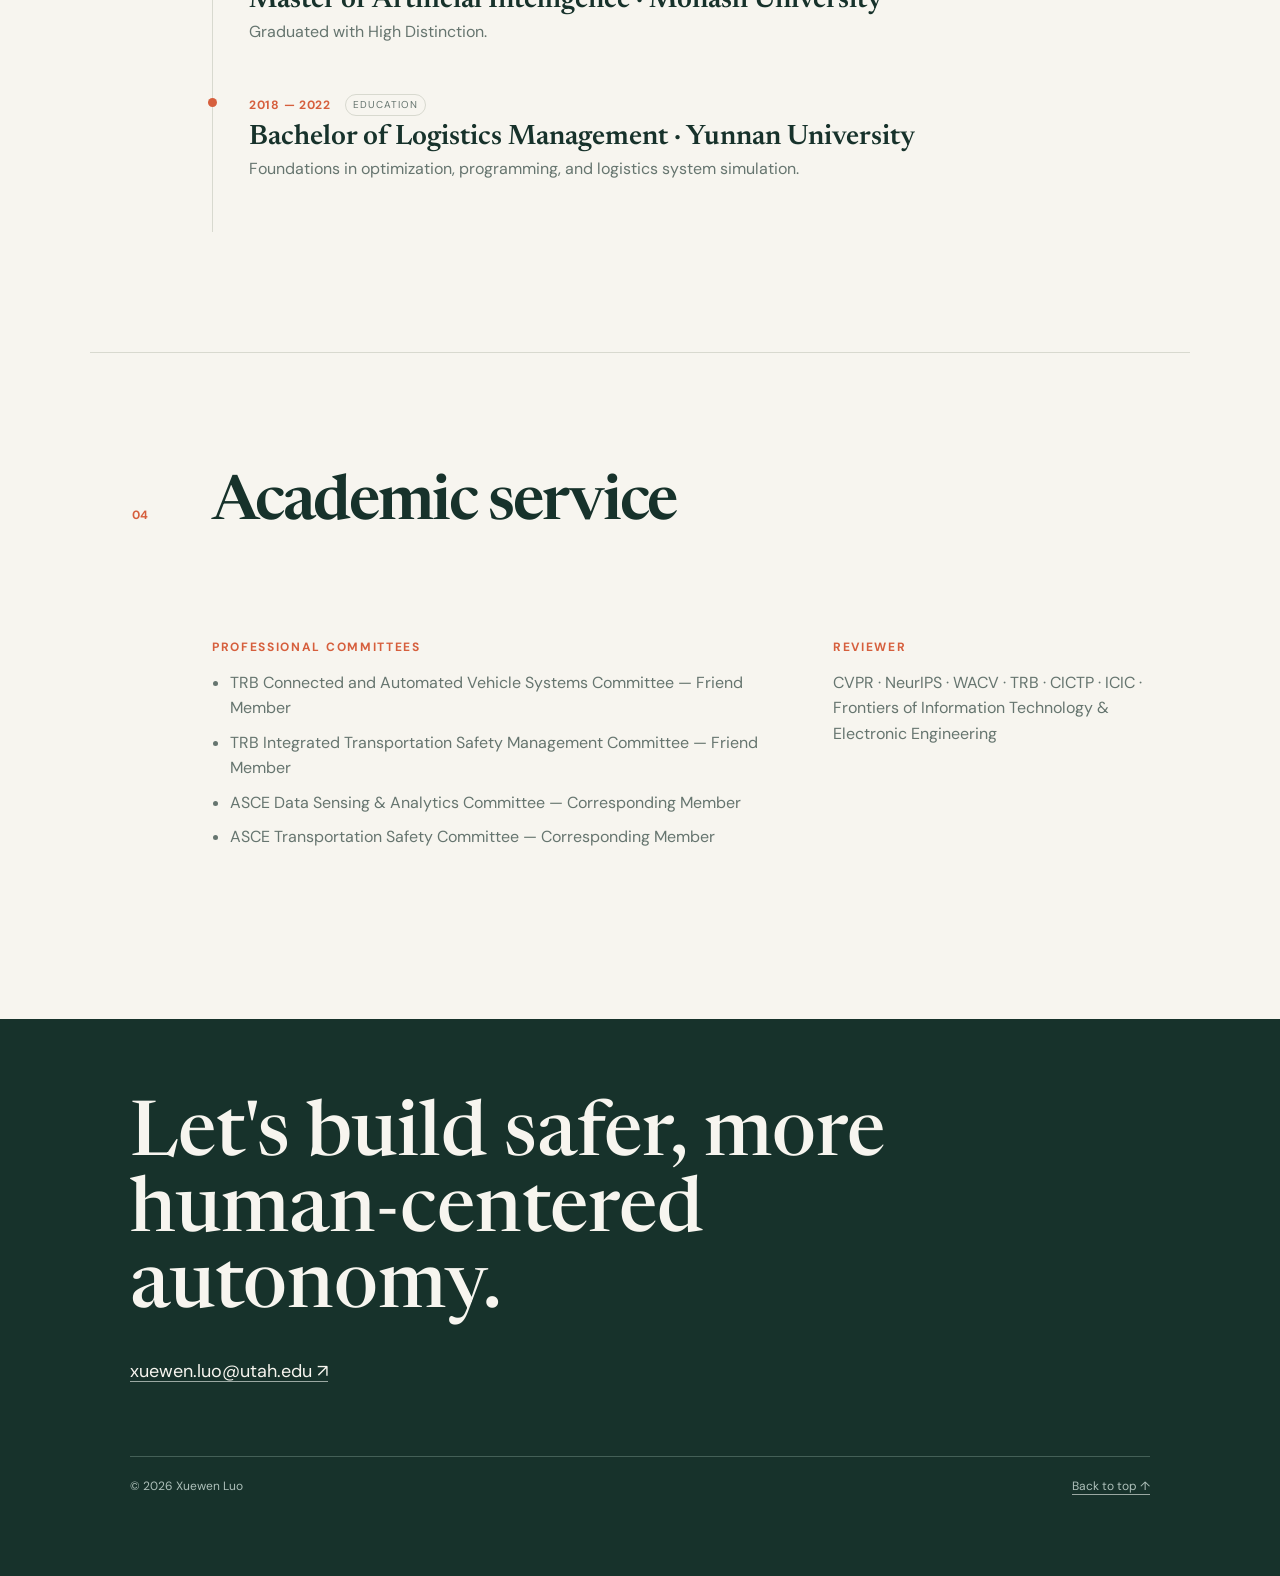
==== commit a41542de: "Update profile photo source in index.html" ====
--- a/index.html
+++ b/index.html
@@ -35,7 +35,7 @@
         </div>
       </div>
       <aside class="profile-card reveal">
-        <img class="profile-photo" src="assets/profile-photo.jpg" alt="Portrait of Xuewen Luo">
+        <img class="profile-photo" src="assets/personal.jpg" alt="Portrait of Xuewen Luo">
         <div class="profile-meta">
           <p>Currently</p><strong>Ph.D. Student</strong><span>University of Utah · Salt Lake City</span>
         </div>
